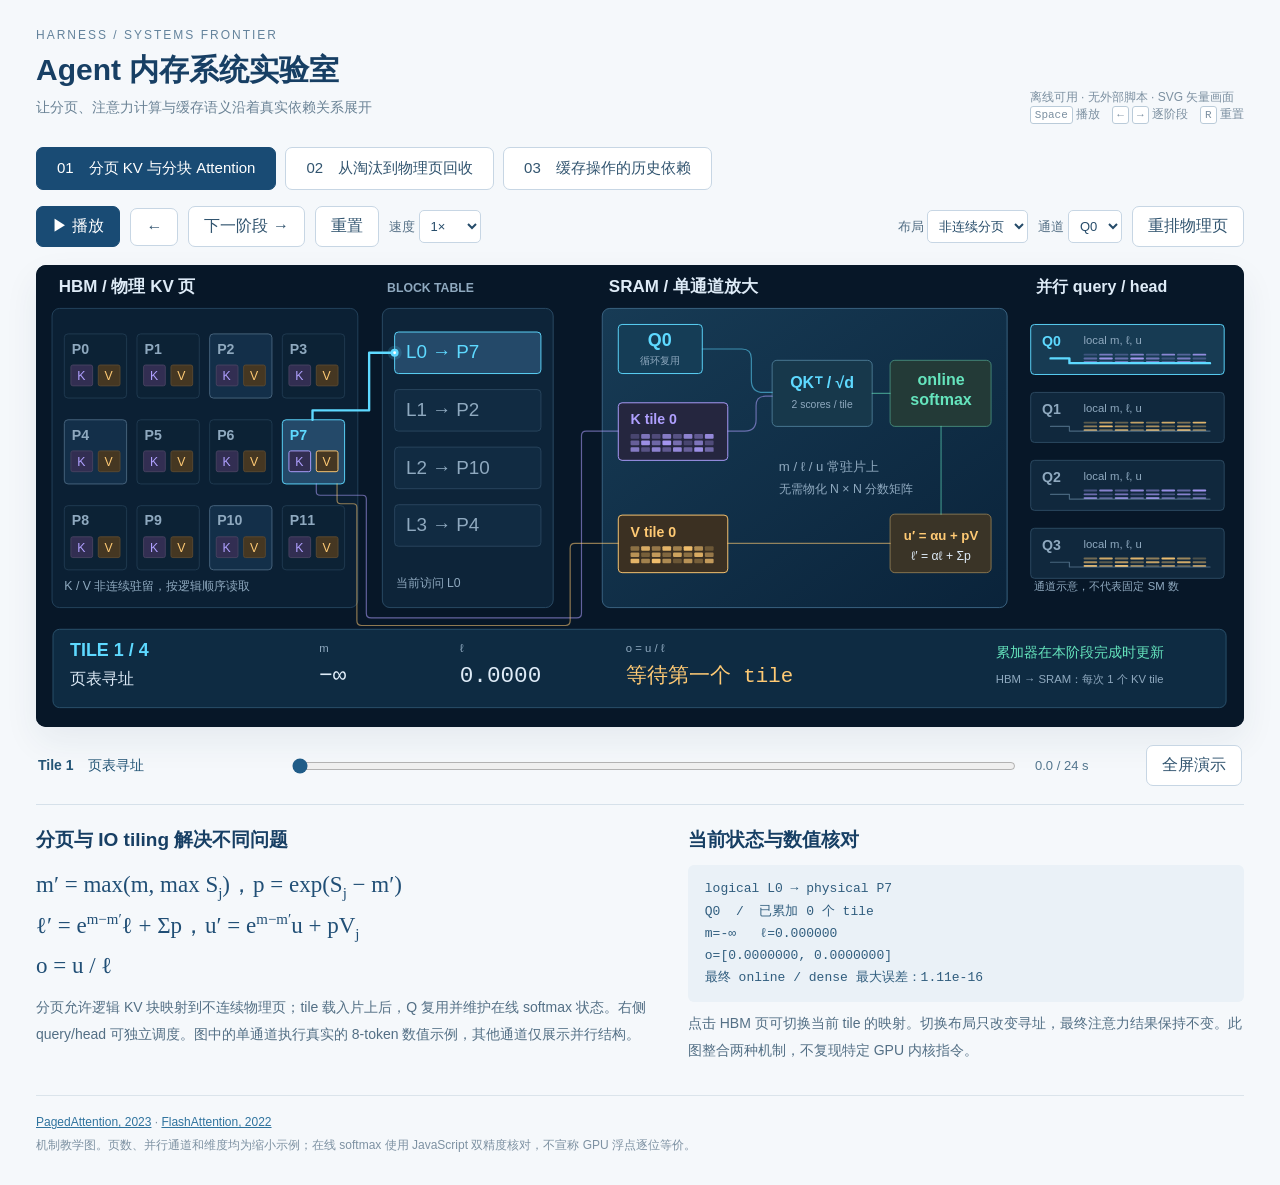
==== harness-lab/index.html @ e11e5334 "Publish interactive Harness memory systems lab" ====
<!doctype html>
<html lang="zh-CN"><head><meta charset="utf-8"><meta name="viewport" content="width=device-width,initial-scale=1"><title>Harness · Agent Memory Lab</title>
<style>
:root{--navy:#173f64;--bg:#071728;--ink:#dcebf8;--muted:#8fa9bf;--q:#5ed9ff;--k:#b0a0ff;--v:#ffca74;--green:#65e4bd;--red:#ff879a}*{box-sizing:border-box}body{margin:0;background:#f5f8fb;color:#163750;font-family:-apple-system,BlinkMacSystemFont,"PingFang SC","Microsoft YaHei",sans-serif}button,input,select{font:inherit}button,select{cursor:pointer}button{border:1px solid #c7d6e4;background:white;color:#31546f;border-radius:7px;padding:9px 15px}button:hover{border-color:#1a608f;background:#edf6fc}button:focus-visible,select:focus-visible,input:focus-visible{outline:3px solid #2e9bd4;outline-offset:3px}button[aria-pressed=true],button.primary{background:#194b74;color:white;border-color:#194b74}main:fullscreen{background:#f5f8fb;overflow:auto;width:100%}main{max-width:1580px;margin:auto;padding:28px 36px}header{display:flex;align-items:end;justify-content:space-between;gap:24px}.eyebrow{font-size:12px;letter-spacing:2px;color:#64839c}h1{font-size:30px;margin:8px 0;color:var(--navy);font-weight:650}header p{margin:6px 0;color:#6a8295;font-size:14px}.tabs{display:flex;gap:9px;margin:24px 0 16px}.tabs button{font-size:15px;padding:11px 20px}.toolbar{display:flex;align-items:center;justify-content:space-between;gap:14px;margin:12px 0 18px}.transport,.options{display:flex;gap:10px;align-items:center}.toolbar label{font-size:13px;color:#546f85}.toolbar select{border:1px solid #c7d6e4;border-radius:5px;background:white;padding:7px;color:#254b69}#stage{aspect-ratio:1280/490;background:var(--bg);border-radius:10px;overflow:hidden;box-shadow:0 14px 35px #16375012}#stage svg{display:block;width:100%;height:100%;touch-action:manipulation}svg text{font-family:-apple-system,BlinkMacSystemFont,"PingFang SC","Microsoft YaHei",sans-serif}svg .mono{font-family:"SFMono-Regular",Consolas,monospace}svg [data-page],svg [data-slot]{cursor:pointer}svg [data-page]:hover rect,svg [data-slot]:hover rect{stroke:white;stroke-width:2}.timeline{display:flex;align-items:center;gap:17px;padding:18px 2px 12px}.timeline input{flex:1;accent-color:#205c88}.time{font-size:13px;color:#52758d;font-variant-numeric:tabular-nums;min-width:94px}.status{font-size:14px;font-weight:550;color:#245576;min-width:235px}.explain{display:grid;grid-template-columns:1.1fr 1fr;gap:40px;border-top:1px solid #d6e1ea;padding-top:22px;margin-top:6px}.explain h2{font-size:19px;color:var(--navy);margin:0 0 12px}.explain p{font-size:14px;line-height:1.9;color:#536f85;margin:8px 0}.math{font-family:"Times New Roman","PingFang SC",serif;font-size:23px;line-height:1.75;color:#214f76}.readout{font:13px/1.7 "SFMono-Regular",Consolas,monospace;color:#305d7e;white-space:pre-wrap;background:#eaf1f7;padding:13px 17px;border-radius:6px}.tip{font-size:12px;color:#7b8fa0}footer{font-size:12px;line-height:1.9;color:#7d91a2;border-top:1px solid #dbe4eb;margin-top:24px;padding-top:15px}a{color:#2f739e}a:hover{color:#144264}kbd{font:11px monospace;border:1px solid #bacbd9;background:white;border-radius:3px;padding:2px 4px}.capture main{padding:0;max-width:none}.capture #stage{width:1280px;height:490px;border-radius:0;box-shadow:none}.capture header,.capture .tabs,.capture .toolbar,.capture .timeline,.capture .explain,.capture footer{display:none}.capture{background:var(--bg)}.embed main{padding:12px}.embed header{display:none}.embed .tabs{margin-top:0}sub,sup{font-size:.65em;line-height:0}@media(max-width:800px){main{padding:20px 14px}header{display:block}h1{font-size:24px}.tabs{gap:5px}.tabs button{padding:10px 8px;font-size:12px}.toolbar{flex-wrap:wrap}.options{flex-wrap:wrap}.explain{grid-template-columns:1fr;gap:18px}.status{min-width:0;font-size:12px}.timeline{gap:8px}.math{font-size:20px}}
</style></head><body><main>
<header><div><div class="eyebrow">HARNESS / SYSTEMS FRONTIER</div><h1>Agent 内存系统实验室</h1><p>让分页、注意力计算与缓存语义沿着真实依赖关系展开</p></div><div class="tip">离线可用 · 无外部脚本 · SVG 矢量画面<br><kbd>Space</kbd> 播放　<kbd>←</kbd> <kbd>→</kbd> 逐阶段　<kbd>R</kbd> 重置</div></header>
<nav class="tabs" aria-label="实验选择"><button data-scene="gpu" aria-pressed="true">01　分页 KV 与分块 Attention</button><button data-scene="compact" aria-pressed="false">02　从淘汰到物理页回收</button><button data-scene="history" aria-pressed="false">03　缓存操作的历史依赖</button></nav>
<div class="toolbar"><div class="transport"><button class="primary" id="play">▶ 播放</button><button id="prev" aria-label="上一阶段">←</button><button id="next">下一阶段 →</button><button id="reset">重置</button><label>速度 <select id="speed"><option value=".5">0.5×</option><option value="1" selected>1×</option><option value="2">2×</option></select></label></div><div class="options" id="options"></div></div>
<div id="stage" aria-label="交互式内存架构图"></div>
<div class="timeline"><span class="status" id="status"></span><input type="range" id="scrub" min="0" max="1000" value="0" aria-label="动画时间轴"><span class="time" id="time"></span><button id="fullscreen">全屏演示</button></div>
<section class="explain"><div><h2 id="detailTitle"></h2><div class="math" id="formula"></div><p id="explanation"></p></div><div><h2>当前状态与数值核对</h2><div id="readout" class="readout"></div><p id="hint" class="tip"></p></div></section>
<footer id="sources"></footer>
</main>
<script>
(()=>{'use strict';
const $=id=>document.getElementById(id),C={ink:'#deebf7',muted:'#8fa9bf',line:'#3b5b75',q:'#5ed9ff',k:'#b0a0ff',v:'#ffca74',ok:'#65e4bd',bad:'#ff879a',bg:'#071728'};
let scene='gpu',t=0,playing=false,last=0,speed=1,layout='paged',query=0,keepN=12,selectedPage=7;
let mapping=[7,2,10,4];const duration={gpu:24,compact:16,history:18},phaseNames={gpu:['页表寻址','K/V 页载入 SRAM','QKᵀ 与在线归一化','累加 P·V'],compact:['Token 级 keep mask','规划不相交源／目的','沿路径并行搬移','回收空物理页'],history:['初始 A、B 缓存','不同顺序执行 append / drop','比较 C 的上下文依赖','对齐位置后仍需历史身份']};
const esc=s=>String(s).replace(/[&<>"']/g,x=>({'&':'&amp;','<':'&lt;','>':'&gt;','"':'&quot;',"'":'&apos;'}[x]));
const txt=(s,x,y,size=16,col=C.ink,weight=400,anchor='start',cls='')=>`<text x="${x}" y="${y}" font-size="${size}" fill="${col}" font-weight="${weight}" text-anchor="${anchor}" class="${cls}">${esc(s)}</text>`;
const box=(x,y,w,h,fill='#102b42',stroke=C.line,r=6)=>`<rect x="${x}" y="${y}" width="${w}" height="${h}" rx="${r}" fill="${fill}" stroke="${stroke}"/>`;
const clamp=x=>Math.max(0,Math.min(1,x));let routes=[];
// Every moving marker is sampled from the very same SVG path that is painted.
function route(id,d,color=C.line,active=false,packet=null){routes.push({id,packet});return `<path id="${id}" d="${d}" fill="none" stroke="${color}" stroke-width="${active?2.5:1.25}" opacity="${active?1:.55}" stroke-linecap="round" stroke-linejoin="round"/>${packet===null?'':`<g data-route="${id}" data-progress="${clamp(packet)}"><circle r="7.5" fill="${color}" opacity=".16"/><circle r="4.2" fill="${color}"/><circle r="1.5" fill="white"/></g>`}`;}
const matrix=(x,y,w,h,col,seed=0)=>{let s='';for(let i=0;i<24;i++)s+=`<rect x="${x+i%8*w/8}" y="${y+Math.floor(i/8)*h/3}" width="${w/8-2}" height="${h/3-2}" fill="${col}" opacity="${.25+(i*7+seed)%13/18}" rx="1"/>`;return s;};
function shell(s){return `<svg viewBox="0 0 1280 490" xmlns="http://www.w3.org/2000/svg"><defs><linearGradient id="chip" x2="1" y2="1"><stop stop-color="#173b55"/><stop offset="1" stop-color="#0a233a"/></linearGradient></defs><rect width="1280" height="490" fill="${C.bg}"/>${s}</svg>`;}
const scores=[[1.2,-.4],[2.1,.5],[-1,1.6],[.3,2.5]],values=[[[.2,.8],[.9,.1]],[[.4,.6],[.3,.7]],[[.8,.2],[.1,.9]],[[.7,.3],[.6,.4]]];
function online(count,q=query){let m=-Infinity,l=0,u=[0,0];for(let j=0;j<count;j++){let ss=scores[j].map((v,i)=>v+q*.16*((j+i)%3-1)),mn=Math.max(m,...ss),a=Math.exp(m-mn),p=ss.map(v=>Math.exp(v-mn));u=u.map((v,d)=>a*v+p.reduce((z,pv,i)=>z+pv*values[j][i][d],0));l=a*l+p.reduce((a,b)=>a+b);m=mn;}return {m,l,u,o:l?u.map(v=>v/l):[0,0]};}
function dense(q=query){const s=scores.flat().map((v,i)=>v+q*.16*((Math.floor(i/2)+i%2)%3-1)),v=values.flat(),m=Math.max(...s),p=s.map(v=>Math.exp(v-m)),z=p.reduce((a,b)=>a+b);return [0,1].map(d=>p.reduce((s,x,i)=>s+x*v[i][d],0)/z);}
function gpu(){const tile=Math.min(3,Math.floor(t/6)),local=t-tile*6,phase=Math.min(3,Math.floor(local/1.5)),f=local/1.5-phase,pid=mapping[tile],state=online(tile+(phase===3&&f>=.92?1:0)),snext=online(tile+1);let s='';
s+=txt('HBM / 物理 KV 页',24,29,18,C.ink,600)+txt('BLOCK TABLE',372,29,13,C.muted,600)+txt('SRAM / 单通道放大',607,29,18,C.ink,600)+txt('并行 query / head',1060,29,17,C.ink,600);
s+=box(17,46,324,317,'#0b2034','#25435d',8);for(let p=0;p<12;p++){let x=30+p%4*77,y=73+Math.floor(p/4)*91,a=p===pid,used=mapping.includes(p);s+=`<g data-page="${p}" role="button" tabindex="0" aria-label="物理页 ${p}">`+box(x,y,66,68,a?'#244969':used?'#132f49':'#0c2235',a?C.q:used?'#48647e':'#203b51',4)+txt('P'+p,x+8,y+21,15,a?C.q:C.muted,600)+box(x+7,y+33,23,22,'#322e52',a?C.k:'#484260',2)+box(x+36,y+33,23,22,'#453722',a?C.v:'#5a4930',2)+txt('K',x+18,y+49,13,C.k,500,'middle')+txt('V',x+47,y+49,13,C.v,500,'middle')+'</g>';}
s+=txt('K / V 非连续驻留，按逻辑顺序读取',30,344,13,C.muted);
s+=box(367,46,181,317,'#0d2439','#2b4c67',8);for(let j=0;j<4;j++){s+=box(380,71+j*61,155,44,j===tile?'#244969':'#112b42',j===tile?C.q:'#29465e',4)+txt(`L${j}   →   P${mapping[j]}`,392,99+j*61,20,j===tile?C.q:C.muted,500);}s+=txt('当前访问 L'+tile,381,341,13,C.muted);
const pageX=30+pid%4*77,pageY=73+Math.floor(pid/4)*91,py=pageY+68,px=pageX+48,by=93+tile*61;
s+=route('lookup',`M380 ${by} H353 V${pageY-10} H${pageX+32} V${pageY}`,C.q,phase===0,phase===0?f:null);
s+=box(600,46,429,317,'url(#chip)','#3c6584',8);
s+=box(617,63,89,52,'#153d56',C.q,4)+txt('Q'+query,661,86,19,C.q,600,'middle')+txt('循环复用',661,105,11,C.muted,400,'middle');
s+=box(617,146,116,61,'#25263f',C.k,4)+txt('K tile '+tile,630,169,15,C.k,600)+matrix(630,179,90,21,C.k,tile);
s+=box(617,265,116,61,'#3b3022',C.v,4)+txt('V tile '+tile,630,288,15,C.v,600)+matrix(630,298,90,20,C.v,tile+3);
s+=box(780,101,106,70,'#17384b','#4b7a94',5)+txt('QKᵀ / √d',833,130,17,C.q,600,'middle')+txt('2 scores / tile',833,151,11,C.muted,400,'middle');
s+=box(905,101,107,70,'#233a37','#458879',5)+txt('online',959,127,17,C.ok,600,'middle')+txt('softmax',959,148,17,C.ok,600,'middle');
s+=box(905,264,107,62,'#3a3427','#8b7750',5)+txt('u′ = αu + pV',959,291,14,C.v,600,'middle')+txt('ℓ′ = αℓ + Σp',959,313,13,C.ink,400,'middle');
// Independent K and V DMA paths have explicit destinations and never jump across corners.
s+=route('loadK',`M${px-12} ${py} V${py+8} Q${px-12} ${py+12} ${px-8} ${py+12} H346 Q350 ${py+12} 350 ${py+16} V369 Q350 374 355 374 H573 Q578 374 578 369 V181 Q578 176 583 176 H617`,C.k,phase===1,phase===1?f:null);
s+=route('loadV',`M${px+10} ${py} V${py+17} Q${px+10} ${py+21} ${px+14} ${py+21} H336 Q340 ${py+21} 340 ${py+25} V377 Q340 382 345 382 H561 Q566 382 566 377 V300 Q566 295 571 295 H617`,C.v,phase===1,phase===1?f:null);
s+=route('qscore','M706 89 H748 Q758 89 758 99 V122 Q758 135 771 135 H780',C.q,phase===2,phase===2?f:null);
s+=route('kscore','M733 176 H751 Q763 176 763 164 V149 Q763 139 773 139 H780',C.k,phase===2,phase===2?f:null);
s+=route('scoreNorm','M886 136 H905',C.ok,phase===2,phase===2?clamp((f-.5)*2):null);
s+=route('pv','M733 295 H905',C.v,phase===3,phase===3?f:null);
s+=route('normAccum','M959 171 V264',C.ok,phase===3,phase===3?f:null);
s+=txt('m / ℓ / u 常驻片上',787,218,14,C.muted)+txt('无需物化 N × N 分数矩阵',787,242,13,C.muted);
for(let row=0;row<4;row++){const y=63+row*72,active=row===query;s+=box(1054,y,205,53,active?'#173b53':'#10283d',active?C.q:'#2d4b62',4)+txt('Q'+row,1066,y+23,15,active?C.q:C.muted,600)+txt('local m, ℓ, u',1110,y+21,12,C.muted)+matrix(1110,y+31,132,12,row%2?C.v:C.k,row);s+=route('lane'+row,`M1075 ${y+36} H1095 V${y+41} H1244`,active?C.q:'#7598b2',active,playing||t>0?((local/6+row*.17)%1):null);}
s+=txt('通道示意，不代表固定 SM 数',1058,344,12,C.muted);
s+=box(18,386,1243,83,'#0e2b42','#2b526d',7)+txt(`TILE ${tile+1} / 4`,36,414,19,C.q,600)+txt(phaseNames.gpu[phase],36,444,17,C.ink,500);
s+=txt('m',300,410,12,C.muted)+txt(Number.isFinite(state.m)?state.m.toFixed(3):'−∞',300,442,24,C.ink,500,'start','mono')+txt('ℓ',449,410,12,C.muted)+txt(state.l.toFixed(4),449,442,24,C.ink,500,'start','mono');s+=txt('o = u / ℓ',625,410,12,C.muted)+txt(state.l?'['+state.o.map(v=>v.toFixed(5)).join(', ')+']':'等待第一个 tile',625,442,22,C.v,500,'start','mono');
s+=txt(tile===3&&phase===3&&f>=.92?'4 tiles 已完成':'累加器在本阶段完成时更新',1017,415,15,C.ok,500)+txt('HBM → SRAM：每次 1 个 KV tile',1017,443,12,C.muted);
return {svg:shell(s),phase,tile,state,next:snext};}
const baseOrder=[0,3,6,9,10,13,18,21,24,27,30,31,2,7,11,16,23,28,1,4,8,14,17,20,25,29,5,12,15,19,22,26];
function plan(){const keep=new Set(baseOrder.slice(0,keepN)),nPages=Math.ceil(keep.size/4),start=32-nPages*4,src=[...keep].filter(v=>v<start).sort((a,b)=>a-b),dst=Array.from({length:32-start},(_,i)=>start+i).filter(v=>!keep.has(v)).slice(0,src.length);return {keep,nPages,start,moves:src.map((v,i)=>[v,dst[i]])};}
function slotxy(id){return {x:40+Math.floor(id/4)*153+(id%4)*27,y:240};}
function compact(){const p=Math.min(3,Math.floor(t/4)),f=t/4-p,pl=plan();let s=txt('TOKEN 淘汰 ≠ PAGE 释放',26,32,22,C.ink,600)+txt('调整保留预算，观察有效条目与分配器占用之间的差距',26,58,13,C.muted);
s+=txt(phaseNames.compact[p],26,110,25,p===3?C.ok:C.q,600)+txt(['掩码只改变有效性，分配器仍持有全部 8 页','已在尾部保留区域的条目不动，其余映射到空目标槽','源与目的集合不相交，示意内核可同时复制全部搬移项','尾部保留区以外的物理页已空，可返还给分配器'][p],26,143,16,C.muted);
const movedSrc=new Set(pl.moves.map(v=>v[0])),movedDst=new Map(pl.moves.map(v=>[v[1],v[0]]));
for(let page=0;page<8;page++){const x=29+page*153,free=p===3&&page<8-pl.nPages;s+=box(x,186,140,115,free?'#0c2b2b':'#102a41',free?C.ok:'#41627b',5)+txt('P'+page,x+12,210,16,free?C.ok:C.muted,600);for(let j=0;j<4;j++){let id=page*4+j,xy=slotxy(id),yes=pl.keep.has(id),label=id;if(p===3){yes=(yes&&!movedSrc.has(id))||movedDst.has(id);if(movedDst.has(id))label=movedDst.get(id);}let color=yes?C.k:'#344b60';s+=`<g data-slot="${id}" tabindex="0" role="button">`+box(xy.x,xy.y,22,34,yes?'#343253':'#122438',yes?color:'#2d4356',3)+txt(p===3&&!yes?'':label,xy.x+11,xy.y+22,11,yes?C.ink:'#54697c',500,'middle')+'</g>';}s+=txt(free?'FREE':`4 slots`,x+70,321,14,free?C.ok:C.muted,500,'middle');}
if(p===1||p===2){pl.moves.forEach(([src,dst],i)=>{let a=slotxy(src),b=slotxy(dst),low=353+(i%4)*11;let d=`M${a.x+11} ${a.y+34} V${low-9} Q${a.x+11} ${low} ${a.x+20} ${low} H${b.x+2} Q${b.x+11} ${low} ${b.x+11} ${low-9} V${b.y+34}`;s+=route('move'+i,d,i%2?C.v:C.k,p===2,p===2?f:null);});}
s+=box(25,407,1230,61,'#102e42','#315773',6)+txt('有效条目',43,431,12,C.muted)+txt(`${pl.keep.size} / 32`,43,454,21,C.k,600)+txt('分配器占用',270,431,12,C.muted)+txt(`${p===3?pl.nPages:8} / 8 pages`,270,454,21,p===3?C.ok:C.v,600)+txt('理论保留页数',580,431,12,C.muted)+txt(`ceil(${pl.keep.size} / 4) = ${pl.nPages}`,580,454,21,C.ink,500)+txt(p===3?`回收 ${8-pl.nPages} 页`:`规划 ${pl.moves.length} 项搬移`,990,449,23,p===3?C.ok:C.v,600);
return {svg:shell(s),phase:p,plan:pl};}
function history(){let phase=Math.min(3,Math.floor(t/4.5)),f=t/4.5-phase;let s=txt('相同的最终 token 与位置，不保证相同的缓存',25,32,23,C.ink,600)+txt('两条执行轨迹从同一个已计算 A、B 的缓存出发',25,60,14,C.muted);
const xs=[470,702,934],cols=['#7597b4',C.k,C.v];
for(let row=0;row<2;row++){let y=116+row*142,drop=phase>=2||(row===1&&phase>=1),hasC=phase>=2||(row===0&&phase>=1);s+=txt(row===0?'轨迹 ①':'轨迹 ②',26,y+13,19,row===0?C.q:C.ok,600)+txt(row===0?'append(C) → drop(A)':'drop(A) → append(C)',26,y+46,18,C.ink,500);
for(let i=0;i<3;i++){let live=i===0?!drop:i===1||hasC,fill=live?'#17344c':'#0c2235';s+=box(xs[i],y-14,145,75,fill,live?cols[i]:'#263e54',5)+txt(['A','B','C'][i],xs[i]+20,y+17,23,live?cols[i]:C.muted,600)+txt(i===0?(drop?'removed':'KV(A)'):i===1?'KV(B | A)':hasC?(row===0?'KV(C | A,B)':'KV(C | B)'):'not computed',xs[i]+15,y+43,12,live?C.ink:C.muted);if(i===0&&drop)s+=`<path d="M${xs[i]+8} ${y-4} L${xs[i]+137} ${y+51}" stroke="${C.bad}" stroke-width="2"/>`;}
s+=route('AB'+row,`M615 ${y+18} H702`,C.k,false,null);if(hasC){s+=route('BC'+row,`M847 ${y+18} H934`,C.k,true,phase===1||phase===2?f:null);if(row===0)s+=route('AC'+row,`M542 ${y-14} V${y-31} Q542 ${y-40} 551 ${y-40} H997 Q1006 ${y-40} 1006 ${y-31} V${y-14}`,C.v,true,phase===1?f:null);}
s+=txt(drop?'A 物理条目已删除':'初始 prefix',1120,y+17,12,drop?C.bad:C.muted)+txt(hasC?(row===0?'C 计算时看见 A、B':'C 计算时只见 B'):'等待 append(C)',1120,y+43,12,C.muted);
}
s+=box(26,409,1227,61,'#102d43','#2d5572',6)+txt(phase>=2?'C₁ 与 C₂ 可不同，不能按最终 B、C 文本直接复用':'观察 C 在生成时可见的前缀',46,445,22,phase>=2?C.bad:C.ink,600)+txt('B 仍可能间接携带 A 的信息',927,446,15,C.muted);
return {svg:shell(s),phase};}

function install(){routes=[];let r=scene==='gpu'?gpu():scene==='compact'?compact():history();$('stage').innerHTML=r.svg;document.querySelectorAll('[data-route]').forEach(g=>{const path=$(g.dataset.route),pos=path.getPointAtLength(path.getTotalLength()*+g.dataset.progress);g.setAttribute('transform',`translate(${pos.x},${pos.y})`);});
$('scrub').value=t/duration[scene]*1000;$('time').textContent=`${t.toFixed(1)} / ${duration[scene]} s`;$('status').textContent=(scene==='gpu'?`Tile ${r.tile+1}　`:'')+phaseNames[scene][r.phase];$('play').textContent=playing?'Ⅱ 暂停':'▶ 播放';
if(scene==='gpu'){let err=Math.max(...online(4).o.map((v,i)=>Math.abs(v-dense()[i])));$('readout').textContent=`logical L${r.tile} → physical P${mapping[r.tile]}\nQ${query}  /  已累加 ${r.tile+(r.phase===3&&((t-r.tile*6)/1.5-r.phase)>=.92?1:0)} 个 tile\nm=${Number.isFinite(r.state.m)?r.state.m.toFixed(6):'-∞'}   ℓ=${r.state.l.toFixed(6)}\no=[${r.state.o.map(v=>v.toFixed(7)).join(', ')}]\n最终 online / dense 最大误差：${err.toExponential(2)}`;}
else if(scene==='compact'){$('readout').textContent=`keep = {${[...r.plan.keep].sort((a,b)=>a-b).join(', ')}}\nmove = ${r.plan.moves.map(([a,b])=>`${a}→${b}`).join('  ')}\n源目的交集：${r.plan.moves.some(([a])=>r.plan.moves.some(([,b])=>a===b))?'非空':'∅（无覆盖冲突）'}\n有效项 ${r.plan.keep.size}，保留页 ${r.plan.nPages}，可回收 ${8-r.plan.nPages} 页`;}
else $('readout').textContent=`① append(C, prefix={A,B}); drop(A)\n② drop(A); append(C, prefix={B})\n最终逻辑 token：两者都是 [B,C]\nC 的生成上下文：{A,B} / {B}\n复用键需要区分 token、位置和操作历史`;
$('stage').querySelectorAll('[data-page]').forEach(g=>{g.onclick=()=>{playing=false;selectedPage=+g.dataset.page;let j=mapping.indexOf(selectedPage);if(j>=0)t=j*6;else{mapping[Math.min(3,Math.floor(t/6))]=selectedPage;mapping=[...new Set(mapping)];for(let p=0;mapping.length<4;p++)if(!mapping.includes(p))mapping.push(p);}install();};g.onkeydown=e=>{if(e.key==='Enter')g.onclick();};});
$('stage').querySelectorAll('[data-slot]').forEach(g=>{g.onclick=()=>{playing=false;let id=+g.dataset.slot,arr=baseOrder.slice(0,keepN),j=arr.indexOf(id);if(j>=0&&arr.length>1)arr.splice(j,1);else if(j<0)arr.push(id);baseOrder.splice(0,32,...arr,...Array.from({length:32},(_,i)=>i).filter(v=>!arr.includes(v)));keepN=arr.length;t=0;options();install();};g.onkeydown=e=>{if(e.key==='Enter')g.onclick();};});
return r;}
function options(){if(scene==='gpu'){$('options').innerHTML='<label>布局 <select id="layout"><option value="paged">非连续分页</option><option value="contiguous">连续对照</option></select></label><label>通道 <select id="query">'+[0,1,2,3].map(i=>`<option value="${i}">Q${i}</option>`).join('')+'</select></label><button id="shuffle">重排物理页</button>';$('layout').value=layout;$('query').value=query;$('layout').onchange=e=>{layout=e.target.value;mapping=layout==='paged'?[7,2,10,4]:[0,1,2,3];install();};$('query').onchange=e=>{query=+e.target.value;install();};$('shuffle').onclick=()=>{mapping=mapping.map(p=>(p+5)%12);install();};}
else if(scene==='compact'){$('options').innerHTML=`<label>保留预算 <input id="budget" type="range" min="1" max="32" value="${keepN}" style="width:125px;vertical-align:middle"> <span id="budgetN">${keepN}/32</span></label>`;$('budget').oninput=e=>{keepN=+e.target.value;$('budgetN').textContent=keepN+'/32';t=0;playing=false;install();};}else $('options').innerHTML='<span class="tip">逐阶段比较两条执行轨迹</span>';}
function details(){const d={gpu:['分页与 IO tiling 解决不同问题','m′ = max(m, max S<sub>j</sub>)，p = exp(S<sub>j</sub> − m′)<br>ℓ′ = e<sup>m−m′</sup>ℓ + Σp，u′ = e<sup>m−m′</sup>u + pV<sub>j</sub><br>o = u / ℓ','分页允许逻辑 KV 块映射到不连续物理页；tile 载入片上后，Q 复用并维护在线 softmax 状态。右侧 query/head 可独立调度。图中的单通道执行真实的 8-token 数值示例，其他通道仅展示并行结构。','点击 HBM 页可切换当前 tile 的映射。切换布局只改变寻址，最终注意力结果保持不变。此图整合两种机制，不复现特定 GPU 内核指令。','<a href="https://arxiv.org/abs/2309.06180" target="_blank" rel="noopener">PagedAttention, 2023</a> · <a href="https://arxiv.org/abs/2205.14135" target="_blank" rel="noopener">FlashAttention, 2022</a>'],compact:['有效条目数与物理页数之间的缺口','N<sub>retained pages</sub> = ⌈ N<sub>retained KV</sub> / slots_per_page ⌉','图中先生成 keep mask，再把尾部目标区域以外的保留项映射到空目的槽。已经位于目标区域的保留项原地保留。源和目的集合不相交，避免并行复制互相覆盖，最后释放完全空出的页。','点击任意 slot 可调整保留集合。默认 12/32 是教学示例，不是论文测试结果。图中省略了复制完成后的逻辑索引更新。曲线的方向为源槽到目的槽。','<a href="https://arxiv.org/abs/2609.31395v1" target="_blank" rel="noopener">ActKV, 2026 · §7.2</a>'],history:['缓存的身份包含构建它的历史','C(T, operation_history) ≠ C(T, other_history)<br>K<sub>q</sub> = R(q) R(p)<sup>−1</sup> K<sub>p</sub>','删除 A 的 KV 条目不会追溯修改已生成的 B 或 C。两条轨迹即使最终文本与位置相同，C 构建时可见的前缀也不同。移动位置时还需处理 RoPE 的重编码，位置一致也不能消除不同上下文带来的历史差异。','边表示构建缓存时的上下文依赖，不表示单层中直接读取其他 token 的 K 来生成自己的 K。B 自身也可能保留 A 的影响。','<a href="https://arxiv.org/abs/2610.28577v1" target="_blank" rel="noopener">Cache Engineering for Agents, 2026 · Fig.5 / §3.4</a>']};let x=d[scene];$('detailTitle').textContent=x[0];$('formula').innerHTML=x[1];$('explanation').textContent=x[2];$('hint').textContent=x[3];$('sources').innerHTML=x[4]+'<br>机制教学图。页数、并行通道和维度均为缩小示例；在线 softmax 使用 JavaScript 双精度核对，不宣称 GPU 浮点逐位等价。';}
function setScene(s){scene=s;t=0;playing=false;document.querySelectorAll('[data-scene]').forEach(b=>b.setAttribute('aria-pressed',b.dataset.scene===s));options();details();install();}
function step(dir){playing=false;const delta=scene==='gpu'?1.5:scene==='compact'?4:4.5;t=Math.max(0,Math.min(duration[scene]-.001,(Math.floor((t+.001)/delta)+dir)*delta));install();}
$('play').onclick=()=>{playing=!playing;if(t>=duration[scene]-.01)t=0;last=performance.now();install();};$('next').onclick=()=>step(1);$('prev').onclick=()=>step(-1);$('reset').onclick=()=>{playing=false;t=0;install();};$('speed').onchange=e=>speed=+e.target.value;$('scrub').oninput=e=>{playing=false;t=+e.target.value/1000*(duration[scene]-.001);install();};$('fullscreen').onclick=()=>{const el=document.querySelector('main');if(document.fullscreenElement)document.exitFullscreen();else el.requestFullscreen();};document.querySelectorAll('[data-scene]').forEach(b=>b.onclick=()=>setScene(b.dataset.scene));
document.addEventListener('keydown',e=>{if(['INPUT','SELECT'].includes(document.activeElement.tagName))return;if(e.code==='Space'){e.preventDefault();$('play').click();}if(e.key==='ArrowRight'){e.preventDefault();step(1);}if(e.key==='ArrowLeft'){e.preventDefault();step(-1);}if(e.key.toLowerCase()==='r')$('reset').click();});
function loop(now){if(playing){t+=(now-last)/1000*speed;if(t>=duration[scene]){t=duration[scene]-.001;playing=false;}install();}last=now;requestAnimationFrame(loop);}requestAnimationFrame(loop);
window.lab={setScene,renderFrame:(s,time)=>{if(scene!==s)setScene(s);playing=false;t=Math.max(0,Math.min(duration[s]-.001,time));return install();},online,dense,plan,routeAudit:()=>[...document.querySelectorAll('[data-route]')].map(g=>{let p=$(g.dataset.route),pos=p.getPointAtLength(p.getTotalLength()*+g.dataset.progress),matrix=g.transform.baseVal.consolidate().matrix;return {route:g.dataset.route,error:Math.hypot(pos.x-matrix.e,pos.y-matrix.f)};}),state:()=>({scene,t,mapping,query,keepN}),setBudget:n=>{keepN=n;options();install();}};
window.renderFrame=window.lab.renderFrame;const qs=new URLSearchParams(location.search);if(qs.has('capture'))document.body.classList.add('capture');if(qs.has('embed'))document.body.classList.add('embed');setScene(qs.get('scene')||location.hash.slice(1)||'gpu');
})();
</script></body></html>
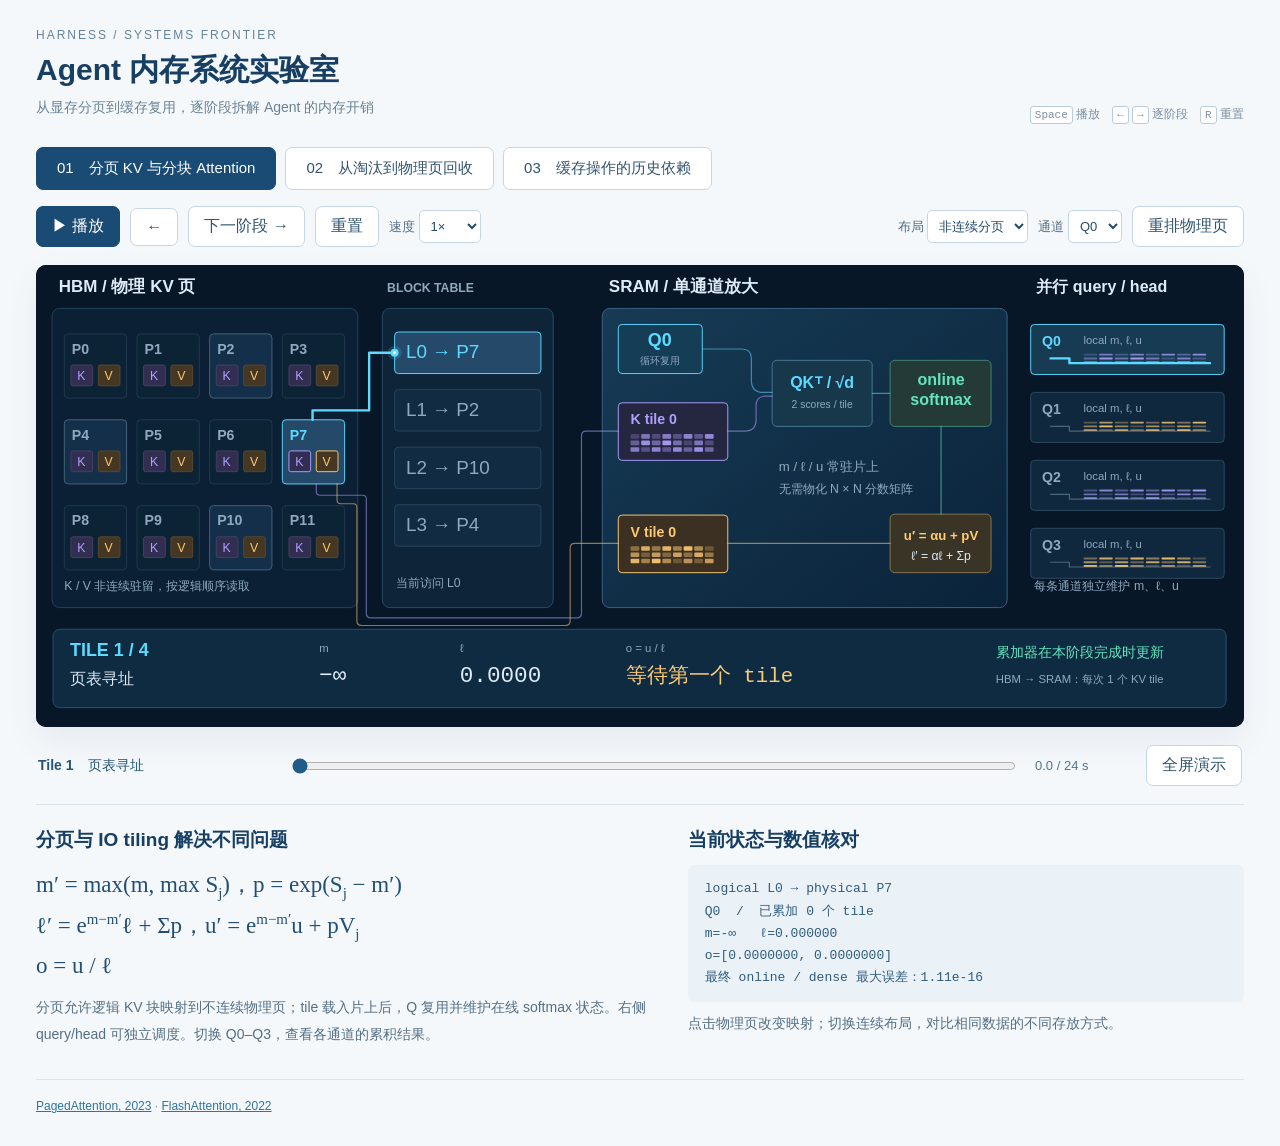
==== commit 90ece3f0: "Simplify presentation copy and clarify active-cache history visualization" ====
--- a/harness-lab/index.html
+++ b/harness-lab/index.html
@@ -3,7 +3,7 @@
 <style>
 :root{--navy:#173f64;--bg:#071728;--ink:#dcebf8;--muted:#8fa9bf;--q:#5ed9ff;--k:#b0a0ff;--v:#ffca74;--green:#65e4bd;--red:#ff879a}*{box-sizing:border-box}body{margin:0;background:#f5f8fb;color:#163750;font-family:-apple-system,BlinkMacSystemFont,"PingFang SC","Microsoft YaHei",sans-serif}button,input,select{font:inherit}button,select{cursor:pointer}button{border:1px solid #c7d6e4;background:white;color:#31546f;border-radius:7px;padding:9px 15px}button:hover{border-color:#1a608f;background:#edf6fc}button:focus-visible,select:focus-visible,input:focus-visible{outline:3px solid #2e9bd4;outline-offset:3px}button[aria-pressed=true],button.primary{background:#194b74;color:white;border-color:#194b74}main:fullscreen{background:#f5f8fb;overflow:auto;width:100%}main{max-width:1580px;margin:auto;padding:28px 36px}header{display:flex;align-items:end;justify-content:space-between;gap:24px}.eyebrow{font-size:12px;letter-spacing:2px;color:#64839c}h1{font-size:30px;margin:8px 0;color:var(--navy);font-weight:650}header p{margin:6px 0;color:#6a8295;font-size:14px}.tabs{display:flex;gap:9px;margin:24px 0 16px}.tabs button{font-size:15px;padding:11px 20px}.toolbar{display:flex;align-items:center;justify-content:space-between;gap:14px;margin:12px 0 18px}.transport,.options{display:flex;gap:10px;align-items:center}.toolbar label{font-size:13px;color:#546f85}.toolbar select{border:1px solid #c7d6e4;border-radius:5px;background:white;padding:7px;color:#254b69}#stage{aspect-ratio:1280/490;background:var(--bg);border-radius:10px;overflow:hidden;box-shadow:0 14px 35px #16375012}#stage svg{display:block;width:100%;height:100%;touch-action:manipulation}svg text{font-family:-apple-system,BlinkMacSystemFont,"PingFang SC","Microsoft YaHei",sans-serif}svg .mono{font-family:"SFMono-Regular",Consolas,monospace}svg [data-page],svg [data-slot]{cursor:pointer}svg [data-page]:hover rect,svg [data-slot]:hover rect{stroke:white;stroke-width:2}.timeline{display:flex;align-items:center;gap:17px;padding:18px 2px 12px}.timeline input{flex:1;accent-color:#205c88}.time{font-size:13px;color:#52758d;font-variant-numeric:tabular-nums;min-width:94px}.status{font-size:14px;font-weight:550;color:#245576;min-width:235px}.explain{display:grid;grid-template-columns:1.1fr 1fr;gap:40px;border-top:1px solid #d6e1ea;padding-top:22px;margin-top:6px}.explain h2{font-size:19px;color:var(--navy);margin:0 0 12px}.explain p{font-size:14px;line-height:1.9;color:#536f85;margin:8px 0}.math{font-family:"Times New Roman","PingFang SC",serif;font-size:23px;line-height:1.75;color:#214f76}.readout{font:13px/1.7 "SFMono-Regular",Consolas,monospace;color:#305d7e;white-space:pre-wrap;background:#eaf1f7;padding:13px 17px;border-radius:6px}.tip{font-size:12px;color:#7b8fa0}footer{font-size:12px;line-height:1.9;color:#7d91a2;border-top:1px solid #dbe4eb;margin-top:24px;padding-top:15px}a{color:#2f739e}a:hover{color:#144264}kbd{font:11px monospace;border:1px solid #bacbd9;background:white;border-radius:3px;padding:2px 4px}.capture main{padding:0;max-width:none}.capture #stage{width:1280px;height:490px;border-radius:0;box-shadow:none}.capture header,.capture .tabs,.capture .toolbar,.capture .timeline,.capture .explain,.capture footer{display:none}.capture{background:var(--bg)}.embed main{padding:12px}.embed header{display:none}.embed .tabs{margin-top:0}sub,sup{font-size:.65em;line-height:0}@media(max-width:800px){main{padding:20px 14px}header{display:block}h1{font-size:24px}.tabs{gap:5px}.tabs button{padding:10px 8px;font-size:12px}.toolbar{flex-wrap:wrap}.options{flex-wrap:wrap}.explain{grid-template-columns:1fr;gap:18px}.status{min-width:0;font-size:12px}.timeline{gap:8px}.math{font-size:20px}}
 </style></head><body><main>
-<header><div><div class="eyebrow">HARNESS / SYSTEMS FRONTIER</div><h1>Agent 内存系统实验室</h1><p>让分页、注意力计算与缓存语义沿着真实依赖关系展开</p></div><div class="tip">离线可用 · 无外部脚本 · SVG 矢量画面<br><kbd>Space</kbd> 播放　<kbd>←</kbd> <kbd>→</kbd> 逐阶段　<kbd>R</kbd> 重置</div></header>
+<header><div><div class="eyebrow">HARNESS / SYSTEMS FRONTIER</div><h1>Agent 内存系统实验室</h1><p>从显存分页到缓存复用，逐阶段拆解 Agent 的内存开销</p></div><div class="tip"><kbd>Space</kbd> 播放　<kbd>←</kbd> <kbd>→</kbd> 逐阶段　<kbd>R</kbd> 重置</div></header>
 <nav class="tabs" aria-label="实验选择"><button data-scene="gpu" aria-pressed="true">01　分页 KV 与分块 Attention</button><button data-scene="compact" aria-pressed="false">02　从淘汰到物理页回收</button><button data-scene="history" aria-pressed="false">03　缓存操作的历史依赖</button></nav>
 <div class="toolbar"><div class="transport"><button class="primary" id="play">▶ 播放</button><button id="prev" aria-label="上一阶段">←</button><button id="next">下一阶段 →</button><button id="reset">重置</button><label>速度 <select id="speed"><option value=".5">0.5×</option><option value="1" selected>1×</option><option value="2">2×</option></select></label></div><div class="options" id="options"></div></div>
 <div id="stage" aria-label="交互式内存架构图"></div>
@@ -51,7 +51,7 @@
 s+=route('normAccum','M959 171 V264',C.ok,phase===3,phase===3?f:null);
 s+=txt('m / ℓ / u 常驻片上',787,218,14,C.muted)+txt('无需物化 N × N 分数矩阵',787,242,13,C.muted);
 for(let row=0;row<4;row++){const y=63+row*72,active=row===query;s+=box(1054,y,205,53,active?'#173b53':'#10283d',active?C.q:'#2d4b62',4)+txt('Q'+row,1066,y+23,15,active?C.q:C.muted,600)+txt('local m, ℓ, u',1110,y+21,12,C.muted)+matrix(1110,y+31,132,12,row%2?C.v:C.k,row);s+=route('lane'+row,`M1075 ${y+36} H1095 V${y+41} H1244`,active?C.q:'#7598b2',active,playing||t>0?((local/6+row*.17)%1):null);}
-s+=txt('通道示意，不代表固定 SM 数',1058,344,12,C.muted);
+s+=txt('每条通道独立维护 m、ℓ、u',1058,344,13,C.muted);
 s+=box(18,386,1243,83,'#0e2b42','#2b526d',7)+txt(`TILE ${tile+1} / 4`,36,414,19,C.q,600)+txt(phaseNames.gpu[phase],36,444,17,C.ink,500);
 s+=txt('m',300,410,12,C.muted)+txt(Number.isFinite(state.m)?state.m.toFixed(3):'−∞',300,442,24,C.ink,500,'start','mono')+txt('ℓ',449,410,12,C.muted)+txt(state.l.toFixed(4),449,442,24,C.ink,500,'start','mono');s+=txt('o = u / ℓ',625,410,12,C.muted)+txt(state.l?'['+state.o.map(v=>v.toFixed(5)).join(', ')+']':'等待第一个 tile',625,442,22,C.v,500,'start','mono');
 s+=txt(tile===3&&phase===3&&f>=.92?'4 tiles 已完成':'累加器在本阶段完成时更新',1017,415,15,C.ok,500)+txt('HBM → SRAM：每次 1 个 KV tile',1017,443,12,C.muted);
@@ -60,20 +60,20 @@
 function plan(){const keep=new Set(baseOrder.slice(0,keepN)),nPages=Math.ceil(keep.size/4),start=32-nPages*4,src=[...keep].filter(v=>v<start).sort((a,b)=>a-b),dst=Array.from({length:32-start},(_,i)=>start+i).filter(v=>!keep.has(v)).slice(0,src.length);return {keep,nPages,start,moves:src.map((v,i)=>[v,dst[i]])};}
 function slotxy(id){return {x:40+Math.floor(id/4)*153+(id%4)*27,y:240};}
 function compact(){const p=Math.min(3,Math.floor(t/4)),f=t/4-p,pl=plan();let s=txt('TOKEN 淘汰 ≠ PAGE 释放',26,32,22,C.ink,600)+txt('调整保留预算，观察有效条目与分配器占用之间的差距',26,58,13,C.muted);
-s+=txt(phaseNames.compact[p],26,110,25,p===3?C.ok:C.q,600)+txt(['掩码只改变有效性，分配器仍持有全部 8 页','已在尾部保留区域的条目不动，其余映射到空目标槽','源与目的集合不相交，示意内核可同时复制全部搬移项','尾部保留区以外的物理页已空，可返还给分配器'][p],26,143,16,C.muted);
+s+=txt(phaseNames.compact[p],26,110,25,p===3?C.ok:C.q,600)+txt(['掩码只改变有效性，分配器仍持有全部 8 页','已在尾部保留区域的条目不动，其余映射到空目标槽','源与目的集合不相交，可并行复制全部搬移项','尾部保留区以外的物理页已空，可返还给分配器'][p],26,143,16,C.muted);
 const movedSrc=new Set(pl.moves.map(v=>v[0])),movedDst=new Map(pl.moves.map(v=>[v[1],v[0]]));
 for(let page=0;page<8;page++){const x=29+page*153,free=p===3&&page<8-pl.nPages;s+=box(x,186,140,115,free?'#0c2b2b':'#102a41',free?C.ok:'#41627b',5)+txt('P'+page,x+12,210,16,free?C.ok:C.muted,600);for(let j=0;j<4;j++){let id=page*4+j,xy=slotxy(id),yes=pl.keep.has(id),label=id;if(p===3){yes=(yes&&!movedSrc.has(id))||movedDst.has(id);if(movedDst.has(id))label=movedDst.get(id);}let color=yes?C.k:'#344b60';s+=`<g data-slot="${id}" tabindex="0" role="button">`+box(xy.x,xy.y,22,34,yes?'#343253':'#122438',yes?color:'#2d4356',3)+txt(p===3&&!yes?'':label,xy.x+11,xy.y+22,11,yes?C.ink:'#54697c',500,'middle')+'</g>';}s+=txt(free?'FREE':`4 slots`,x+70,321,14,free?C.ok:C.muted,500,'middle');}
 if(p===1||p===2){pl.moves.forEach(([src,dst],i)=>{let a=slotxy(src),b=slotxy(dst),low=353+(i%4)*11;let d=`M${a.x+11} ${a.y+34} V${low-9} Q${a.x+11} ${low} ${a.x+20} ${low} H${b.x+2} Q${b.x+11} ${low} ${b.x+11} ${low-9} V${b.y+34}`;s+=route('move'+i,d,i%2?C.v:C.k,p===2,p===2?f:null);});}
 s+=box(25,407,1230,61,'#102e42','#315773',6)+txt('有效条目',43,431,12,C.muted)+txt(`${pl.keep.size} / 32`,43,454,21,C.k,600)+txt('分配器占用',270,431,12,C.muted)+txt(`${p===3?pl.nPages:8} / 8 pages`,270,454,21,p===3?C.ok:C.v,600)+txt('理论保留页数',580,431,12,C.muted)+txt(`ceil(${pl.keep.size} / 4) = ${pl.nPages}`,580,454,21,C.ink,500)+txt(p===3?`回收 ${8-pl.nPages} 页`:`规划 ${pl.moves.length} 项搬移`,990,449,23,p===3?C.ok:C.v,600);
 return {svg:shell(s),phase:p,plan:pl};}
-function history(){let phase=Math.min(3,Math.floor(t/4.5)),f=t/4.5-phase;let s=txt('相同的最终 token 与位置，不保证相同的缓存',25,32,23,C.ink,600)+txt('两条执行轨迹从同一个已计算 A、B 的缓存出发',25,60,14,C.muted);
+function history(){let phase=Math.min(3,Math.floor(t/4.5)),f=t/4.5-phase;let s=txt('操作顺序决定缓存状态',25,32,23,C.ink,600)+txt('两条执行轨迹从同一个已计算 A、B 的缓存出发',25,60,14,C.muted);
 const xs=[470,702,934],cols=['#7597b4',C.k,C.v];
 for(let row=0;row<2;row++){let y=116+row*142,drop=phase>=2||(row===1&&phase>=1),hasC=phase>=2||(row===0&&phase>=1);s+=txt(row===0?'轨迹 ①':'轨迹 ②',26,y+13,19,row===0?C.q:C.ok,600)+txt(row===0?'append(C) → drop(A)':'drop(A) → append(C)',26,y+46,18,C.ink,500);
-for(let i=0;i<3;i++){let live=i===0?!drop:i===1||hasC,fill=live?'#17344c':'#0c2235';s+=box(xs[i],y-14,145,75,fill,live?cols[i]:'#263e54',5)+txt(['A','B','C'][i],xs[i]+20,y+17,23,live?cols[i]:C.muted,600)+txt(i===0?(drop?'removed':'KV(A)'):i===1?'KV(B | A)':hasC?(row===0?'KV(C | A,B)':'KV(C | B)'):'not computed',xs[i]+15,y+43,12,live?C.ink:C.muted);if(i===0&&drop)s+=`<path d="M${xs[i]+8} ${y-4} L${xs[i]+137} ${y+51}" stroke="${C.bad}" stroke-width="2"/>`;}
+for(let i=0;i<3;i++){let live=i===0?!drop:i===1||hasC,fill=live?'#17344c':'#0c2235';s+=box(xs[i],y-14,145,75,fill,live?cols[i]:'#263e54',5)+txt(['A','B',row===0?'C₁':'C₂'][i],xs[i]+20,y+17,23,live?cols[i]:C.muted,600)+txt(i===0?(drop?'removed':'KV(A)'):i===1?'KV(B | A)':hasC?(row===0?'KV(C | A,B)':'KV(C | B[A])'):'not computed',xs[i]+15,y+43,12,live?C.ink:C.muted);if(i===0&&drop)s+=`<path d="M${xs[i]+8} ${y-4} L${xs[i]+137} ${y+51}" stroke="${C.bad}" stroke-width="2"/>`;}
 s+=route('AB'+row,`M615 ${y+18} H702`,C.k,false,null);if(hasC){s+=route('BC'+row,`M847 ${y+18} H934`,C.k,true,phase===1||phase===2?f:null);if(row===0)s+=route('AC'+row,`M542 ${y-14} V${y-31} Q542 ${y-40} 551 ${y-40} H997 Q1006 ${y-40} 1006 ${y-31} V${y-14}`,C.v,true,phase===1?f:null);}
-s+=txt(drop?'A 物理条目已删除':'初始 prefix',1120,y+17,12,drop?C.bad:C.muted)+txt(hasC?(row===0?'C 计算时看见 A、B':'C 计算时只见 B'):'等待 append(C)',1120,y+43,12,C.muted);
+s+=txt(drop?'A 已退出后续注意力':'初始 prefix',1120,y+17,12,drop?C.bad:C.muted)+txt(hasC?(row===0?'C 计算时看见 A、B':'C 只见保留的 B[A]'):'等待 append(C)',1120,y+43,12,C.muted);
 }
-s+=box(26,409,1227,61,'#102d43','#2d5572',6)+txt(phase>=2?'C₁ 与 C₂ 可不同，不能按最终 B、C 文本直接复用':'观察 C 在生成时可见的前缀',46,445,22,phase>=2?C.bad:C.ink,600)+txt('B 仍可能间接携带 A 的信息',927,446,15,C.muted);
+s+=box(26,409,1227,61,'#102d43','#2d5572',6)+txt(phase>=2?'C₁、C₂ 的构建历史不同':'观察 C 在生成时可见的前缀',46,445,22,phase>=2?C.bad:C.ink,600)+txt('B 仍可能间接携带 A 的信息',927,446,15,C.muted);
 return {svg:shell(s),phase};}
 
 function install(){routes=[];let r=scene==='gpu'?gpu():scene==='compact'?compact():history();$('stage').innerHTML=r.svg;document.querySelectorAll('[data-route]').forEach(g=>{const path=$(g.dataset.route),pos=path.getPointAtLength(path.getTotalLength()*+g.dataset.progress);g.setAttribute('transform',`translate(${pos.x},${pos.y})`);});
@@ -86,13 +86,14 @@
 return r;}
 function options(){if(scene==='gpu'){$('options').innerHTML='<label>布局 <select id="layout"><option value="paged">非连续分页</option><option value="contiguous">连续对照</option></select></label><label>通道 <select id="query">'+[0,1,2,3].map(i=>`<option value="${i}">Q${i}</option>`).join('')+'</select></label><button id="shuffle">重排物理页</button>';$('layout').value=layout;$('query').value=query;$('layout').onchange=e=>{layout=e.target.value;mapping=layout==='paged'?[7,2,10,4]:[0,1,2,3];install();};$('query').onchange=e=>{query=+e.target.value;install();};$('shuffle').onclick=()=>{mapping=mapping.map(p=>(p+5)%12);install();};}
 else if(scene==='compact'){$('options').innerHTML=`<label>保留预算 <input id="budget" type="range" min="1" max="32" value="${keepN}" style="width:125px;vertical-align:middle"> <span id="budgetN">${keepN}/32</span></label>`;$('budget').oninput=e=>{keepN=+e.target.value;$('budgetN').textContent=keepN+'/32';t=0;playing=false;install();};}else $('options').innerHTML='<span class="tip">逐阶段比较两条执行轨迹</span>';}
-function details(){const d={gpu:['分页与 IO tiling 解决不同问题','m′ = max(m, max S<sub>j</sub>)，p = exp(S<sub>j</sub> − m′)<br>ℓ′ = e<sup>m−m′</sup>ℓ + Σp，u′ = e<sup>m−m′</sup>u + pV<sub>j</sub><br>o = u / ℓ','分页允许逻辑 KV 块映射到不连续物理页；tile 载入片上后，Q 复用并维护在线 softmax 状态。右侧 query/head 可独立调度。图中的单通道执行真实的 8-token 数值示例，其他通道仅展示并行结构。','点击 HBM 页可切换当前 tile 的映射。切换布局只改变寻址，最终注意力结果保持不变。此图整合两种机制，不复现特定 GPU 内核指令。','<a href="https://arxiv.org/abs/2309.06180" target="_blank" rel="noopener">PagedAttention, 2023</a> · <a href="https://arxiv.org/abs/2205.14135" target="_blank" rel="noopener">FlashAttention, 2022</a>'],compact:['有效条目数与物理页数之间的缺口','N<sub>retained pages</sub> = ⌈ N<sub>retained KV</sub> / slots_per_page ⌉','图中先生成 keep mask，再把尾部目标区域以外的保留项映射到空目的槽。已经位于目标区域的保留项原地保留。源和目的集合不相交，避免并行复制互相覆盖，最后释放完全空出的页。','点击任意 slot 可调整保留集合。默认 12/32 是教学示例，不是论文测试结果。图中省略了复制完成后的逻辑索引更新。曲线的方向为源槽到目的槽。','<a href="https://arxiv.org/abs/2609.31395v1" target="_blank" rel="noopener">ActKV, 2026 · §7.2</a>'],history:['缓存的身份包含构建它的历史','C(T, operation_history) ≠ C(T, other_history)<br>K<sub>q</sub> = R(q) R(p)<sup>−1</sup> K<sub>p</sub>','删除 A 的 KV 条目不会追溯修改已生成的 B 或 C。两条轨迹即使最终文本与位置相同，C 构建时可见的前缀也不同。移动位置时还需处理 RoPE 的重编码，位置一致也不能消除不同上下文带来的历史差异。','边表示构建缓存时的上下文依赖，不表示单层中直接读取其他 token 的 K 来生成自己的 K。B 自身也可能保留 A 的影响。','<a href="https://arxiv.org/abs/2610.28577v1" target="_blank" rel="noopener">Cache Engineering for Agents, 2026 · Fig.5 / §3.4</a>']};let x=d[scene];$('detailTitle').textContent=x[0];$('formula').innerHTML=x[1];$('explanation').textContent=x[2];$('hint').textContent=x[3];$('sources').innerHTML=x[4]+'<br>机制教学图。页数、并行通道和维度均为缩小示例；在线 softmax 使用 JavaScript 双精度核对，不宣称 GPU 浮点逐位等价。';}
-function setScene(s){scene=s;t=0;playing=false;document.querySelectorAll('[data-scene]').forEach(b=>b.setAttribute('aria-pressed',b.dataset.scene===s));options();details();install();}
+function details(){const d={gpu:['分页与 IO tiling 解决不同问题','m′ = max(m, max S<sub>j</sub>)，p = exp(S<sub>j</sub> − m′)<br>ℓ′ = e<sup>m−m′</sup>ℓ + Σp，u′ = e<sup>m−m′</sup>u + pV<sub>j</sub><br>o = u / ℓ','分页允许逻辑 KV 块映射到不连续物理页；tile 载入片上后，Q 复用并维护在线 softmax 状态。右侧 query/head 可独立调度。切换 Q0–Q3，查看各通道的累积结果。','点击物理页改变映射；切换连续布局，对比相同数据的不同存放方式。','<a href="https://arxiv.org/abs/2309.06180" target="_blank" rel="noopener">PagedAttention, 2023</a> · <a href="https://arxiv.org/abs/2205.14135" target="_blank" rel="noopener">FlashAttention, 2022</a>'],compact:['有效条目数与物理页数之间的缺口','N<sub>retained pages</sub> = ⌈ N<sub>retained KV</sub> / slots_per_page ⌉','图中先生成 keep mask，再把尾部目标区域以外的保留项映射到空目的槽。已经位于目标区域的保留项原地保留。源和目的集合不相交，避免并行复制互相覆盖，最后释放完全空出的页。','点击条目调整保留集合，或拖动预算。沿曲线观察条目搬移，再看空页回收。','<a href="https://arxiv.org/abs/2609.31395v1" target="_blank" rel="noopener">ActKV, 2026 · §7.2</a>'],history:['缓存的身份包含构建它的历史','C(T, operation_history) ≠ C(T, other_history)<br>K<sub>q</sub> = R(q) R(p)<sup>−1</sup> K<sub>p</sub>','删除 A 的 KV 条目不会追溯修改已生成的 B 或 C。两条轨迹即使最终文本与位置相同，C 构建时可见的前缀也不同。移动位置时还需处理 RoPE 的重编码，位置一致也不能消除不同上下文带来的历史差异。','B[A] 表示 B 的状态已吸收 A 的信息。比较两条轨迹中 C 的生成时刻与可见历史。','<a href="https://arxiv.org/abs/2610.28577v1" target="_blank" rel="noopener">Cache Engineering for Agents, 2026 · Fig.5 / §3.4</a>']};let x=d[scene];$('detailTitle').textContent=x[0];$('formula').innerHTML=x[1];$('explanation').textContent=x[2];$('hint').textContent=x[3];$('sources').innerHTML=x[4];}
+function setScene(s){s=['gpu','compact','history'].includes(s)?s:'gpu';scene=s;t=0;playing=false;document.querySelectorAll('[data-scene]').forEach(b=>b.setAttribute('aria-pressed',b.dataset.scene===s));options();details();install();}
 function step(dir){playing=false;const delta=scene==='gpu'?1.5:scene==='compact'?4:4.5;t=Math.max(0,Math.min(duration[scene]-.001,(Math.floor((t+.001)/delta)+dir)*delta));install();}
 $('play').onclick=()=>{playing=!playing;if(t>=duration[scene]-.01)t=0;last=performance.now();install();};$('next').onclick=()=>step(1);$('prev').onclick=()=>step(-1);$('reset').onclick=()=>{playing=false;t=0;install();};$('speed').onchange=e=>speed=+e.target.value;$('scrub').oninput=e=>{playing=false;t=+e.target.value/1000*(duration[scene]-.001);install();};$('fullscreen').onclick=()=>{const el=document.querySelector('main');if(document.fullscreenElement)document.exitFullscreen();else el.requestFullscreen();};document.querySelectorAll('[data-scene]').forEach(b=>b.onclick=()=>setScene(b.dataset.scene));
 document.addEventListener('keydown',e=>{if(['INPUT','SELECT'].includes(document.activeElement.tagName))return;if(e.code==='Space'){e.preventDefault();$('play').click();}if(e.key==='ArrowRight'){e.preventDefault();step(1);}if(e.key==='ArrowLeft'){e.preventDefault();step(-1);}if(e.key.toLowerCase()==='r')$('reset').click();});
 function loop(now){if(playing){t+=(now-last)/1000*speed;if(t>=duration[scene]){t=duration[scene]-.001;playing=false;}install();}last=now;requestAnimationFrame(loop);}requestAnimationFrame(loop);
 window.lab={setScene,renderFrame:(s,time)=>{if(scene!==s)setScene(s);playing=false;t=Math.max(0,Math.min(duration[s]-.001,time));return install();},online,dense,plan,routeAudit:()=>[...document.querySelectorAll('[data-route]')].map(g=>{let p=$(g.dataset.route),pos=p.getPointAtLength(p.getTotalLength()*+g.dataset.progress),matrix=g.transform.baseVal.consolidate().matrix;return {route:g.dataset.route,error:Math.hypot(pos.x-matrix.e,pos.y-matrix.f)};}),state:()=>({scene,t,mapping,query,keepN}),setBudget:n=>{keepN=n;options();install();}};
+window.addEventListener('hashchange',()=>setScene(location.hash.slice(1)));
 window.renderFrame=window.lab.renderFrame;const qs=new URLSearchParams(location.search);if(qs.has('capture'))document.body.classList.add('capture');if(qs.has('embed'))document.body.classList.add('embed');setScene(qs.get('scene')||location.hash.slice(1)||'gpu');
 })();
 </script></body></html>
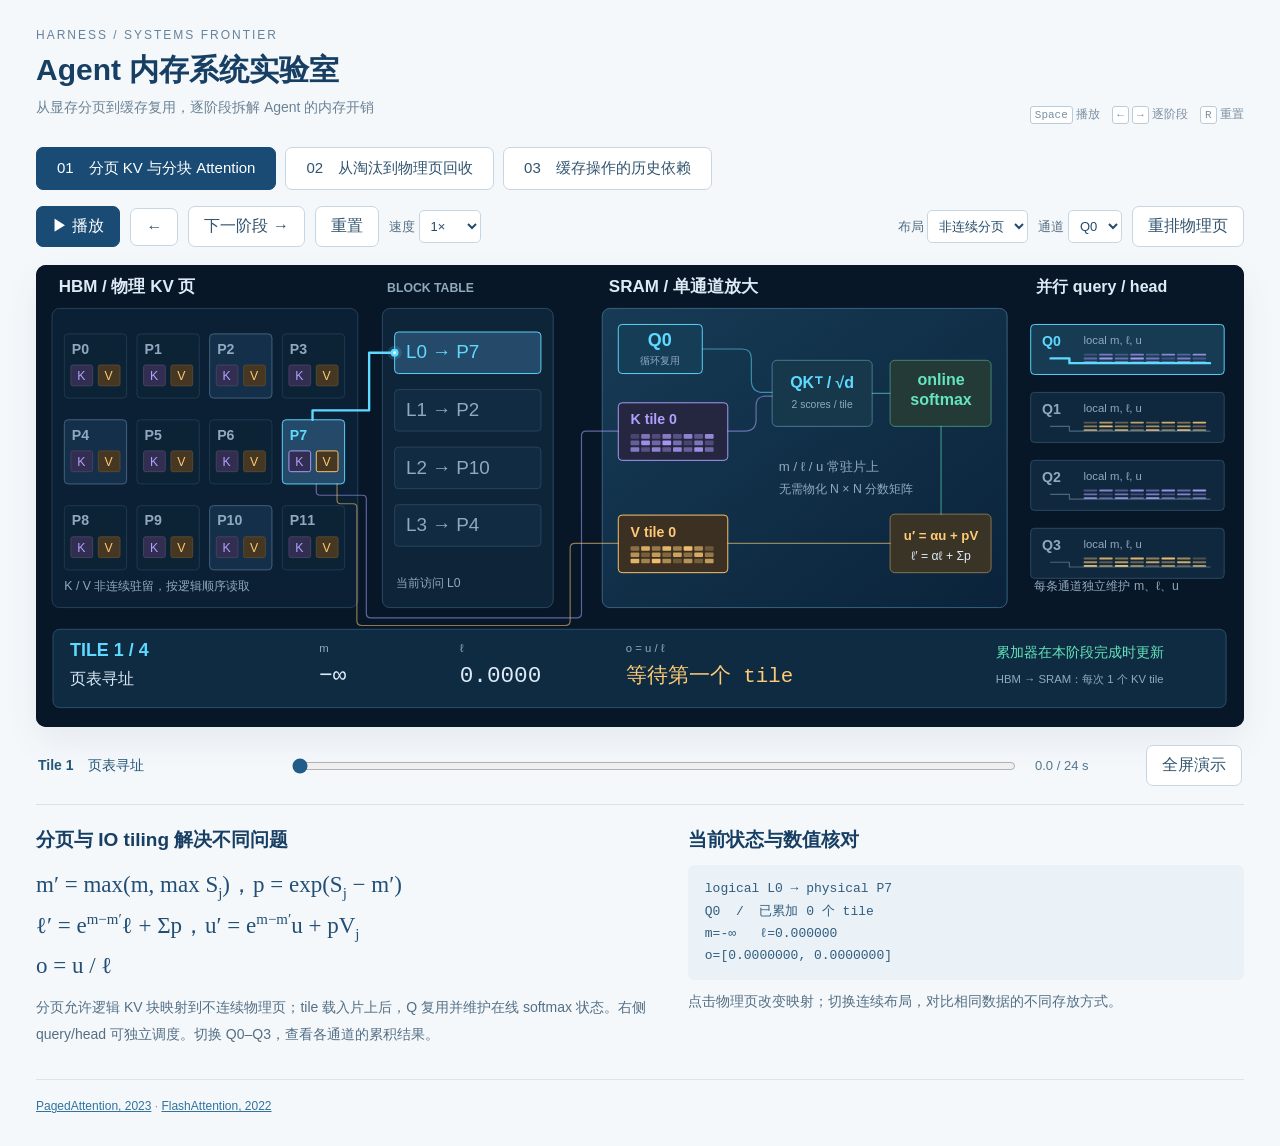
==== commit 3f26776a: "Clarify active KV labels and remove numerical verification copy from presentation UI" ====
--- a/harness-lab/index.html
+++ b/harness-lab/index.html
@@ -69,7 +69,7 @@
 function history(){let phase=Math.min(3,Math.floor(t/4.5)),f=t/4.5-phase;let s=txt('操作顺序决定缓存状态',25,32,23,C.ink,600)+txt('两条执行轨迹从同一个已计算 A、B 的缓存出发',25,60,14,C.muted);
 const xs=[470,702,934],cols=['#7597b4',C.k,C.v];
 for(let row=0;row<2;row++){let y=116+row*142,drop=phase>=2||(row===1&&phase>=1),hasC=phase>=2||(row===0&&phase>=1);s+=txt(row===0?'轨迹 ①':'轨迹 ②',26,y+13,19,row===0?C.q:C.ok,600)+txt(row===0?'append(C) → drop(A)':'drop(A) → append(C)',26,y+46,18,C.ink,500);
-for(let i=0;i<3;i++){let live=i===0?!drop:i===1||hasC,fill=live?'#17344c':'#0c2235';s+=box(xs[i],y-14,145,75,fill,live?cols[i]:'#263e54',5)+txt(['A','B',row===0?'C₁':'C₂'][i],xs[i]+20,y+17,23,live?cols[i]:C.muted,600)+txt(i===0?(drop?'removed':'KV(A)'):i===1?'KV(B | A)':hasC?(row===0?'KV(C | A,B)':'KV(C | B[A])'):'not computed',xs[i]+15,y+43,12,live?C.ink:C.muted);if(i===0&&drop)s+=`<path d="M${xs[i]+8} ${y-4} L${xs[i]+137} ${y+51}" stroke="${C.bad}" stroke-width="2"/>`;}
+for(let i=0;i<3;i++){let live=i===0?!drop:i===1||hasC,fill=live?'#17344c':'#0c2235';s+=box(xs[i],y-14,145,75,fill,live?cols[i]:'#263e54',5)+txt(['A','B',row===0?'C₁':'C₂'][i],xs[i]+20,y+17,23,live?cols[i]:C.muted,600)+txt(i===0?(drop?'inactive':'KV(A)'):i===1?'KV(B | A)':hasC?(row===0?'KV(C | A,B)':'KV(C | B[A])'):'not computed',xs[i]+15,y+43,12,live?C.ink:C.muted);if(i===0&&drop)s+=`<path d="M${xs[i]+8} ${y-4} L${xs[i]+137} ${y+51}" stroke="${C.bad}" stroke-width="2"/>`;}
 s+=route('AB'+row,`M615 ${y+18} H702`,C.k,false,null);if(hasC){s+=route('BC'+row,`M847 ${y+18} H934`,C.k,true,phase===1||phase===2?f:null);if(row===0)s+=route('AC'+row,`M542 ${y-14} V${y-31} Q542 ${y-40} 551 ${y-40} H997 Q1006 ${y-40} 1006 ${y-31} V${y-14}`,C.v,true,phase===1?f:null);}
 s+=txt(drop?'A 已退出后续注意力':'初始 prefix',1120,y+17,12,drop?C.bad:C.muted)+txt(hasC?(row===0?'C 计算时看见 A、B':'C 只见保留的 B[A]'):'等待 append(C)',1120,y+43,12,C.muted);
 }
@@ -78,15 +78,15 @@
 
 function install(){routes=[];let r=scene==='gpu'?gpu():scene==='compact'?compact():history();$('stage').innerHTML=r.svg;document.querySelectorAll('[data-route]').forEach(g=>{const path=$(g.dataset.route),pos=path.getPointAtLength(path.getTotalLength()*+g.dataset.progress);g.setAttribute('transform',`translate(${pos.x},${pos.y})`);});
 $('scrub').value=t/duration[scene]*1000;$('time').textContent=`${t.toFixed(1)} / ${duration[scene]} s`;$('status').textContent=(scene==='gpu'?`Tile ${r.tile+1}　`:'')+phaseNames[scene][r.phase];$('play').textContent=playing?'Ⅱ 暂停':'▶ 播放';
-if(scene==='gpu'){let err=Math.max(...online(4).o.map((v,i)=>Math.abs(v-dense()[i])));$('readout').textContent=`logical L${r.tile} → physical P${mapping[r.tile]}\nQ${query}  /  已累加 ${r.tile+(r.phase===3&&((t-r.tile*6)/1.5-r.phase)>=.92?1:0)} 个 tile\nm=${Number.isFinite(r.state.m)?r.state.m.toFixed(6):'-∞'}   ℓ=${r.state.l.toFixed(6)}\no=[${r.state.o.map(v=>v.toFixed(7)).join(', ')}]\n最终 online / dense 最大误差：${err.toExponential(2)}`;}
+if(scene==='gpu'){let err=Math.max(...online(4).o.map((v,i)=>Math.abs(v-dense()[i])));$('readout').textContent=`logical L${r.tile} → physical P${mapping[r.tile]}\nQ${query}  /  已累加 ${r.tile+(r.phase===3&&((t-r.tile*6)/1.5-r.phase)>=.92?1:0)} 个 tile\nm=${Number.isFinite(r.state.m)?r.state.m.toFixed(6):'-∞'}   ℓ=${r.state.l.toFixed(6)}\no=[${r.state.o.map(v=>v.toFixed(7)).join(', ')}]`;}
 else if(scene==='compact'){$('readout').textContent=`keep = {${[...r.plan.keep].sort((a,b)=>a-b).join(', ')}}\nmove = ${r.plan.moves.map(([a,b])=>`${a}→${b}`).join('  ')}\n源目的交集：${r.plan.moves.some(([a])=>r.plan.moves.some(([,b])=>a===b))?'非空':'∅（无覆盖冲突）'}\n有效项 ${r.plan.keep.size}，保留页 ${r.plan.nPages}，可回收 ${8-r.plan.nPages} 页`;}
-else $('readout').textContent=`① append(C, prefix={A,B}); drop(A)\n② drop(A); append(C, prefix={B})\n最终逻辑 token：两者都是 [B,C]\nC 的生成上下文：{A,B} / {B}\n复用键需要区分 token、位置和操作历史`;
+else $('readout').textContent=`① append(C, prefix={A,B}); drop(A)\n② drop(A); append(C, prefix={B})\n最终活跃 KV 标签：两者都是 [B,C]\nC 的生成上下文：{A,B} / {B}\n复用键需要区分 token、位置和操作历史`;
 $('stage').querySelectorAll('[data-page]').forEach(g=>{g.onclick=()=>{playing=false;selectedPage=+g.dataset.page;let j=mapping.indexOf(selectedPage);if(j>=0)t=j*6;else{mapping[Math.min(3,Math.floor(t/6))]=selectedPage;mapping=[...new Set(mapping)];for(let p=0;mapping.length<4;p++)if(!mapping.includes(p))mapping.push(p);}install();};g.onkeydown=e=>{if(e.key==='Enter')g.onclick();};});
 $('stage').querySelectorAll('[data-slot]').forEach(g=>{g.onclick=()=>{playing=false;let id=+g.dataset.slot,arr=baseOrder.slice(0,keepN),j=arr.indexOf(id);if(j>=0&&arr.length>1)arr.splice(j,1);else if(j<0)arr.push(id);baseOrder.splice(0,32,...arr,...Array.from({length:32},(_,i)=>i).filter(v=>!arr.includes(v)));keepN=arr.length;t=0;options();install();};g.onkeydown=e=>{if(e.key==='Enter')g.onclick();};});
 return r;}
 function options(){if(scene==='gpu'){$('options').innerHTML='<label>布局 <select id="layout"><option value="paged">非连续分页</option><option value="contiguous">连续对照</option></select></label><label>通道 <select id="query">'+[0,1,2,3].map(i=>`<option value="${i}">Q${i}</option>`).join('')+'</select></label><button id="shuffle">重排物理页</button>';$('layout').value=layout;$('query').value=query;$('layout').onchange=e=>{layout=e.target.value;mapping=layout==='paged'?[7,2,10,4]:[0,1,2,3];install();};$('query').onchange=e=>{query=+e.target.value;install();};$('shuffle').onclick=()=>{mapping=mapping.map(p=>(p+5)%12);install();};}
 else if(scene==='compact'){$('options').innerHTML=`<label>保留预算 <input id="budget" type="range" min="1" max="32" value="${keepN}" style="width:125px;vertical-align:middle"> <span id="budgetN">${keepN}/32</span></label>`;$('budget').oninput=e=>{keepN=+e.target.value;$('budgetN').textContent=keepN+'/32';t=0;playing=false;install();};}else $('options').innerHTML='<span class="tip">逐阶段比较两条执行轨迹</span>';}
-function details(){const d={gpu:['分页与 IO tiling 解决不同问题','m′ = max(m, max S<sub>j</sub>)，p = exp(S<sub>j</sub> − m′)<br>ℓ′ = e<sup>m−m′</sup>ℓ + Σp，u′ = e<sup>m−m′</sup>u + pV<sub>j</sub><br>o = u / ℓ','分页允许逻辑 KV 块映射到不连续物理页；tile 载入片上后，Q 复用并维护在线 softmax 状态。右侧 query/head 可独立调度。切换 Q0–Q3，查看各通道的累积结果。','点击物理页改变映射；切换连续布局，对比相同数据的不同存放方式。','<a href="https://arxiv.org/abs/2309.06180" target="_blank" rel="noopener">PagedAttention, 2023</a> · <a href="https://arxiv.org/abs/2205.14135" target="_blank" rel="noopener">FlashAttention, 2022</a>'],compact:['有效条目数与物理页数之间的缺口','N<sub>retained pages</sub> = ⌈ N<sub>retained KV</sub> / slots_per_page ⌉','图中先生成 keep mask，再把尾部目标区域以外的保留项映射到空目的槽。已经位于目标区域的保留项原地保留。源和目的集合不相交，避免并行复制互相覆盖，最后释放完全空出的页。','点击条目调整保留集合，或拖动预算。沿曲线观察条目搬移，再看空页回收。','<a href="https://arxiv.org/abs/2609.31395v1" target="_blank" rel="noopener">ActKV, 2026 · §7.2</a>'],history:['缓存的身份包含构建它的历史','C(T, operation_history) ≠ C(T, other_history)<br>K<sub>q</sub> = R(q) R(p)<sup>−1</sup> K<sub>p</sub>','删除 A 的 KV 条目不会追溯修改已生成的 B 或 C。两条轨迹即使最终文本与位置相同，C 构建时可见的前缀也不同。移动位置时还需处理 RoPE 的重编码，位置一致也不能消除不同上下文带来的历史差异。','B[A] 表示 B 的状态已吸收 A 的信息。比较两条轨迹中 C 的生成时刻与可见历史。','<a href="https://arxiv.org/abs/2610.28577v1" target="_blank" rel="noopener">Cache Engineering for Agents, 2026 · Fig.5 / §3.4</a>']};let x=d[scene];$('detailTitle').textContent=x[0];$('formula').innerHTML=x[1];$('explanation').textContent=x[2];$('hint').textContent=x[3];$('sources').innerHTML=x[4];}
+function details(){const d={gpu:['分页与 IO tiling 解决不同问题','m′ = max(m, max S<sub>j</sub>)，p = exp(S<sub>j</sub> − m′)<br>ℓ′ = e<sup>m−m′</sup>ℓ + Σp，u′ = e<sup>m−m′</sup>u + pV<sub>j</sub><br>o = u / ℓ','分页允许逻辑 KV 块映射到不连续物理页；tile 载入片上后，Q 复用并维护在线 softmax 状态。右侧 query/head 可独立调度。切换 Q0–Q3，查看各通道的累积结果。','点击物理页改变映射；切换连续布局，对比相同数据的不同存放方式。','<a href="https://arxiv.org/abs/2309.06180" target="_blank" rel="noopener">PagedAttention, 2023</a> · <a href="https://arxiv.org/abs/2205.14135" target="_blank" rel="noopener">FlashAttention, 2022</a>'],compact:['有效条目数与物理页数之间的缺口','N<sub>retained pages</sub> = ⌈ N<sub>retained KV</sub> / slots_per_page ⌉','图中先生成 keep mask，再把尾部目标区域以外的保留项映射到空目的槽。已经位于目标区域的保留项原地保留。源和目的集合不相交，避免并行复制互相覆盖，最后释放完全空出的页。','点击条目调整保留集合，或拖动预算。沿曲线观察条目搬移，再看空页回收。','<a href="https://arxiv.org/abs/2609.31395v1" target="_blank" rel="noopener">ActKV, 2026 · §7.2</a>'],history:['缓存的身份包含构建它的历史','C(T, operation_history) ≠ C(T, other_history)<br>K<sub>q</sub> = R(q) R(p)<sup>−1</sup> K<sub>p</sub>','删除 A 的 KV 条目不会追溯修改已生成的 B 或 C。两条轨迹即使最终活跃条目的标签与位置相同，C 构建时可见的前缀也不同。移动位置时还需处理 RoPE 的重编码，位置一致也不能消除不同上下文带来的历史差异。','B[A] 表示 B 的状态已吸收 A 的信息。比较两条轨迹中 C 的生成时刻与可见历史。','<a href="https://arxiv.org/abs/2610.28577v1" target="_blank" rel="noopener">Cache Engineering for Agents, 2026 · Fig.5 / §3.4</a>']};let x=d[scene];$('detailTitle').textContent=x[0];$('formula').innerHTML=x[1];$('explanation').textContent=x[2];$('hint').textContent=x[3];$('sources').innerHTML=x[4];}
 function setScene(s){s=['gpu','compact','history'].includes(s)?s:'gpu';scene=s;t=0;playing=false;document.querySelectorAll('[data-scene]').forEach(b=>b.setAttribute('aria-pressed',b.dataset.scene===s));options();details();install();}
 function step(dir){playing=false;const delta=scene==='gpu'?1.5:scene==='compact'?4:4.5;t=Math.max(0,Math.min(duration[scene]-.001,(Math.floor((t+.001)/delta)+dir)*delta));install();}
 $('play').onclick=()=>{playing=!playing;if(t>=duration[scene]-.01)t=0;last=performance.now();install();};$('next').onclick=()=>step(1);$('prev').onclick=()=>step(-1);$('reset').onclick=()=>{playing=false;t=0;install();};$('speed').onchange=e=>speed=+e.target.value;$('scrub').oninput=e=>{playing=false;t=+e.target.value/1000*(duration[scene]-.001);install();};$('fullscreen').onclick=()=>{const el=document.querySelector('main');if(document.fullscreenElement)document.exitFullscreen();else el.requestFullscreen();};document.querySelectorAll('[data-scene]').forEach(b=>b.onclick=()=>setScene(b.dataset.scene));
